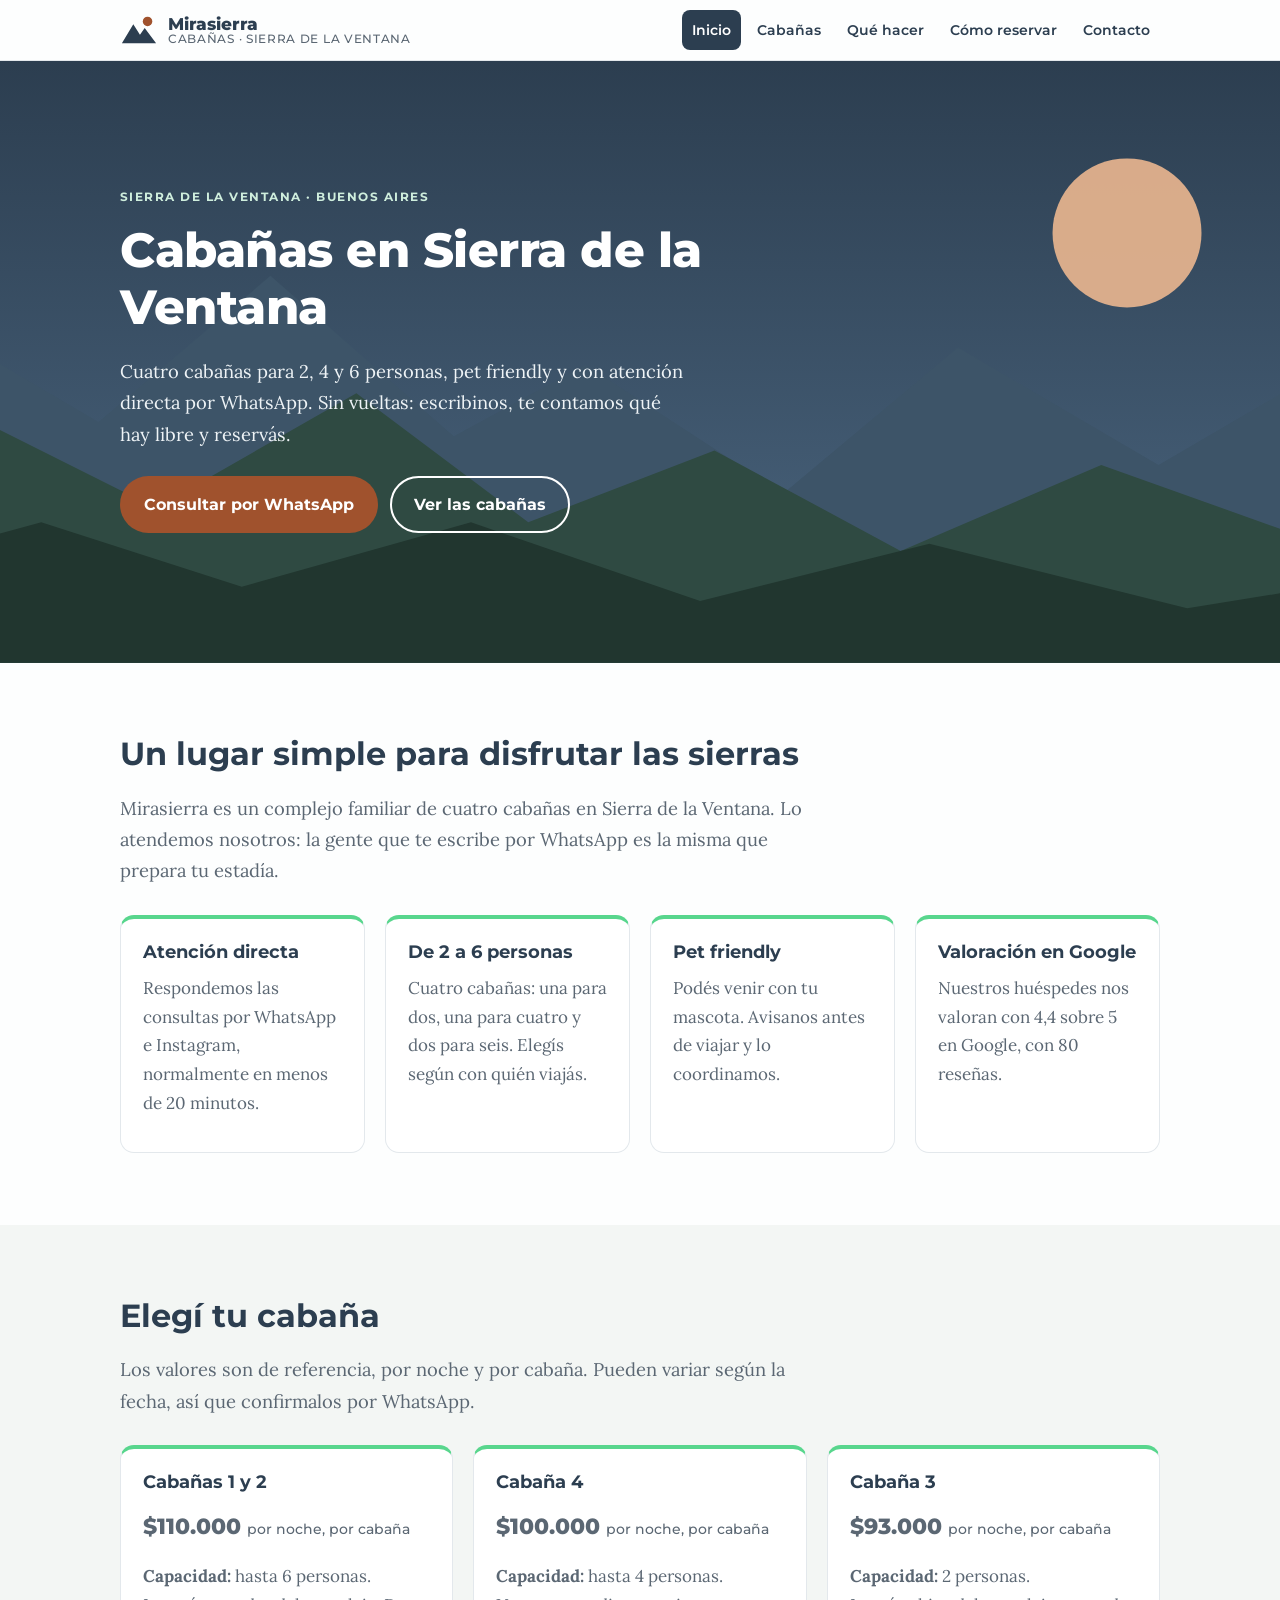
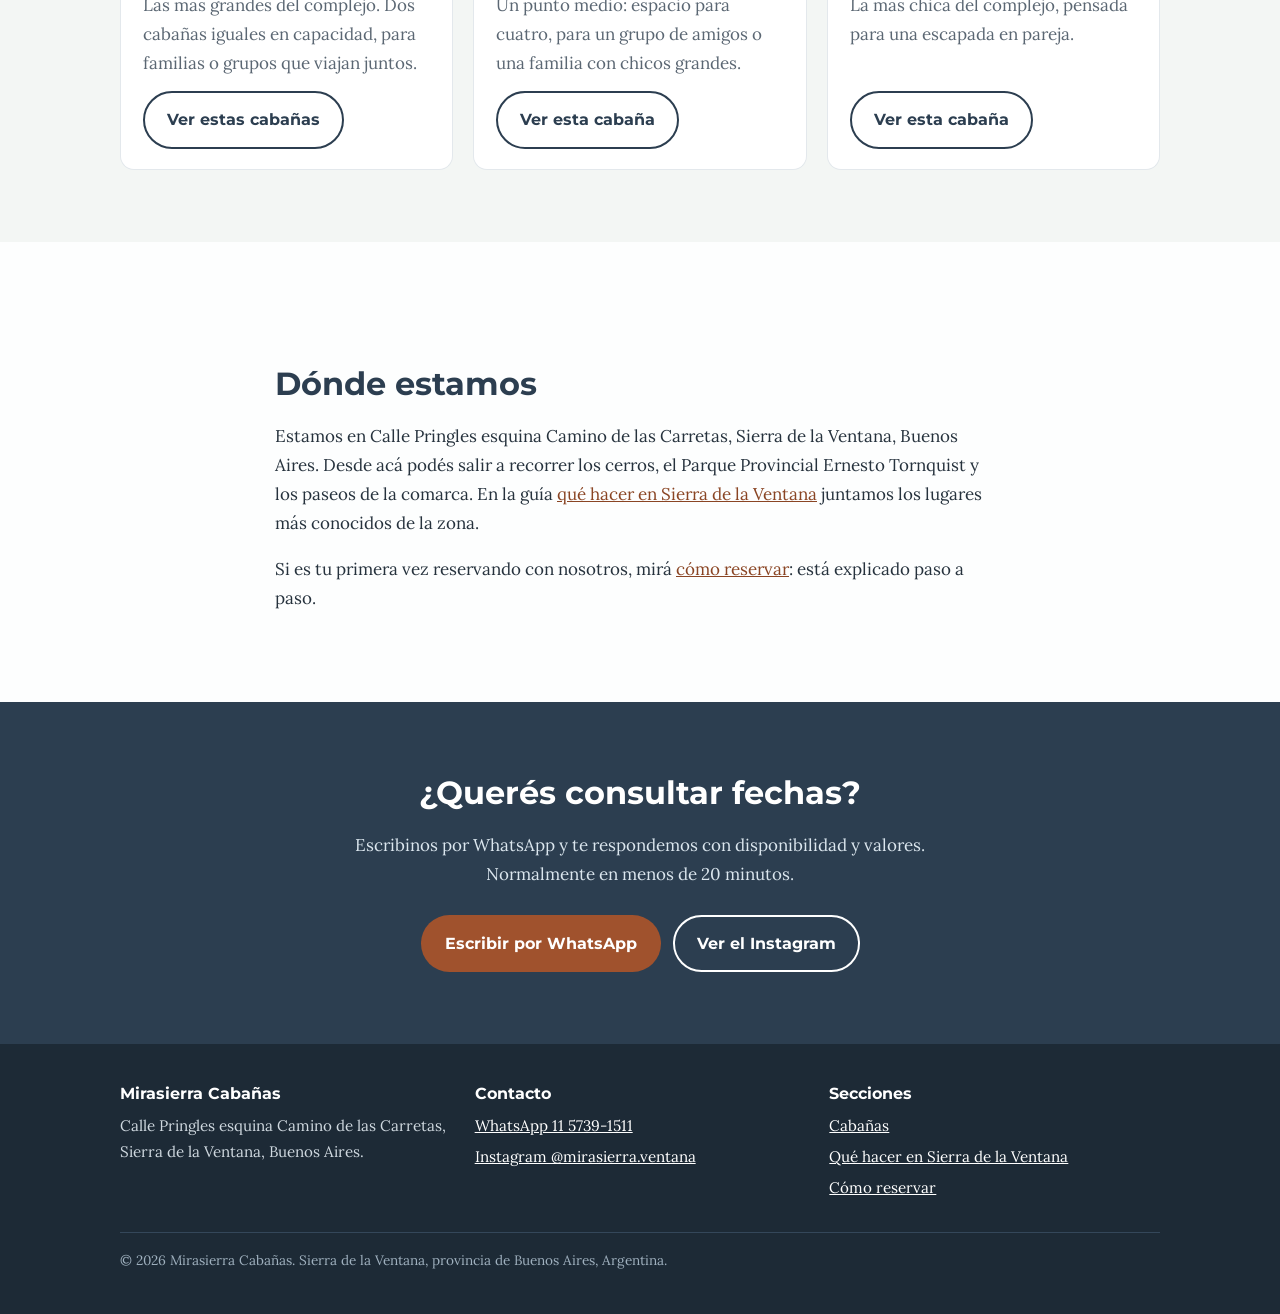
==== index.html @ 7d34f32e "Add files via upload" ====
<!doctype html>
<html lang="es-AR">
<head>
<meta charset="utf-8">
<meta name="viewport" content="width=device-width,initial-scale=1">
<title>Cabañas en Sierra de la Ventana | Mirasierra Cabañas</title>
<meta name="description" content="4 cabañas para 2, 4 y 6 personas en Sierra de la Ventana. Pet friendly, atención directa por WhatsApp y respuesta rápida. Consultá disponibilidad.">
<link rel="canonical" href="https://erikfosterar-arch.github.io/">
<link rel="icon" href="/favicon.svg" type="image/svg+xml">
<meta name="theme-color" content="#2C3E50">
<meta property="og:type" content="website">
<meta property="og:locale" content="es_AR">
<meta property="og:site_name" content="Mirasierra Cabañas">
<meta property="og:title" content="Cabañas en Sierra de la Ventana | Mirasierra Cabañas">
<meta property="og:description" content="4 cabañas para 2, 4 y 6 personas en Sierra de la Ventana. Pet friendly, atención directa por WhatsApp y respuesta rápida. Consultá disponibilidad.">
<meta property="og:url" content="https://erikfosterar-arch.github.io/">
<link rel="preconnect" href="https://fonts.googleapis.com">
<link rel="preconnect" href="https://fonts.gstatic.com" crossorigin>
<link rel="stylesheet" href="https://fonts.googleapis.com/css2?family=Lora:wght@400;600&family=Montserrat:wght@500;600;700;800&display=swap">
<link rel="stylesheet" href="/css/style.css">

<script type="application/ld+json">{
"@context":"https://schema.org",
"@type":"LodgingBusiness",
"name":"Mirasierra Cabañas",
"url":"https://erikfosterar-arch.github.io/",
"description":"Complejo de cuatro cabañas para 2, 4 y 6 personas en Sierra de la Ventana, provincia de Buenos Aires. Pet friendly.",
"telephone":"+5491157391511",
"address":{"@type":"PostalAddress","streetAddress":"Calle Pringles esquina Camino de las Carretas","addressLocality":"Sierra de la Ventana","addressRegion":"Buenos Aires","addressCountry":"AR"},
"sameAs":["https://www.instagram.com/mirasierra.ventana/"],
"petsAllowed":true
}</script>
</head>
<body>
<a class="skip" href="#contenido">Ir al contenido</a>
<header class="site-head">
  <div class="head-in">
    <a class="brand" href="/"><svg class="mark" viewBox="0 0 40 40" aria-hidden="true" focusable="false"><circle cx="29" cy="11" r="5" fill="#A0522D"/><polygon points="2,34 14,14 21,25 26,18 38,34" fill="#2C3E50"/></svg><span>Mirasierra<small>Cabañas · Sierra de la Ventana</small></span></a>
    <nav class="nav" aria-label="Principal"><a href="/" aria-current="page">Inicio</a><a href="/cabanas/">Cabañas</a><a href="/que-hacer-en-sierra-de-la-ventana/">Qué hacer</a><a href="/como-reservar/">Cómo reservar</a><a href="/contacto/">Contacto</a></nav>
  </div>
</header>
<main id="contenido">
<div class="hero">
  <svg class="hero-art" viewBox="0 0 1200 420" preserveAspectRatio="xMidYMax slice" aria-hidden="true" focusable="false">
<defs><linearGradient id="sky" x1="0" y1="0" x2="0" y2="1"><stop offset="0" stop-color="#2C3E50"/><stop offset="1" stop-color="#4b6680"/></linearGradient></defs>
<rect width="1200" height="420" fill="url(#sky)"/>
<circle cx="940" cy="120" r="52" fill="#E8B58F" opacity=".92"/>
<polygon points="0,420 0,262 120,192 222,252 342,150 470,262 562,212 700,302 822,200 962,282 1082,212 1200,272 1200,420" fill="#3d5468"/>
<polygon points="0,420 0,322 142,252 262,312 402,232 522,322 652,272 782,342 922,282 1062,332 1200,292 1200,420" fill="#2f4a42"/>
<polygon points="0,420 0,372 182,322 322,367 482,322 642,377 802,337 982,382 1200,347 1200,420" fill="#21362f"/>
</svg>
  <div class="hero-in">
    
    <span class="kicker">Sierra de la Ventana · Buenos Aires</span><br>
    <h1>Cabañas en Sierra de la Ventana</h1>
    <p>Cuatro cabañas para 2, 4 y 6 personas, pet friendly y con atención directa por WhatsApp. Sin vueltas: escribinos, te contamos qué hay libre y reservás.</p>
    <div class="actions"><a class="btn btn-wa" href="https://wa.me/5491157391511?text=Hola%21%20Quer%C3%ADa%20consultar%20disponibilidad%20en%20las%20caba%C3%B1as.">Consultar por WhatsApp</a><a class="btn btn-ghost" href="/cabanas/">Ver las cabañas</a></div>
  </div>
</div>
<section>
  <div class="wrap">
    <h2>Un lugar simple para disfrutar las sierras</h2>
    <p class="lead">Mirasierra es un complejo familiar de cuatro cabañas en Sierra de la Ventana. Lo atendemos nosotros: la gente que te escribe por WhatsApp es la misma que prepara tu estadía.</p>
    <div class="grid g4" style="margin-top:28px">
      <div class="card"><h3>Atención directa</h3><p>Respondemos las consultas por WhatsApp e Instagram, normalmente en menos de 20 minutos.</p></div>
      <div class="card"><h3>De 2 a 6 personas</h3><p>Cuatro cabañas: una para dos, una para cuatro y dos para seis. Elegís según con quién viajás.</p></div>
      <div class="card"><h3>Pet friendly</h3><p>Podés venir con tu mascota. Avisanos antes de viajar y lo coordinamos.</p></div>
      <div class="card"><h3>Valoración en Google</h3><p>Nuestros huéspedes nos valoran con 4,4 sobre 5 en Google, con 80 reseñas.</p></div>
    </div>
  </div>
</section>
<section class="alt">
  <div class="wrap">
    <h2>Elegí tu cabaña</h2>
    <p class="lead">Los valores son de referencia, por noche y por cabaña. Pueden variar según la fecha, así que confirmalos por WhatsApp.</p>
    <div class="grid" style="margin-top:28px">
      <article class="card">
  <h3>Cabañas 1 y 2</h3>
  <p class="price">$110.000 <small>por noche, por cabaña</small></p>
  <p><strong>Capacidad:</strong> hasta 6 personas.<br>Las más grandes del complejo. Dos cabañas iguales en capacidad, para familias o grupos que viajan juntos.</p>
  <a class="btn btn-line" href="/cabanas/cabanas-1-y-2/">Ver estas cabañas</a>
</article>
      <article class="card">
  <h3>Cabaña 4</h3>
  <p class="price">$100.000 <small>por noche, por cabaña</small></p>
  <p><strong>Capacidad:</strong> hasta 4 personas.<br>Un punto medio: espacio para cuatro, para un grupo de amigos o una familia con chicos grandes.</p>
  <a class="btn btn-line" href="/cabanas/cabana-4/">Ver esta cabaña</a>
</article>
      <article class="card">
  <h3>Cabaña 3</h3>
  <p class="price">$93.000 <small>por noche, por cabaña</small></p>
  <p><strong>Capacidad:</strong> 2 personas.<br>La más chica del complejo, pensada para una escapada en pareja.</p>
  <a class="btn btn-line" href="/cabanas/cabana-3/">Ver esta cabaña</a>
</article>
    </div>
  </div>
</section>
<section>
  <div class="wrap prose">
    <h2>Dónde estamos</h2>
    <p>Estamos en Calle Pringles esquina Camino de las Carretas, Sierra de la Ventana, Buenos Aires. Desde acá podés salir a recorrer los cerros, el Parque Provincial Ernesto Tornquist y los paseos de la comarca. En la guía <a href="/que-hacer-en-sierra-de-la-ventana/">qué hacer en Sierra de la Ventana</a> juntamos los lugares más conocidos de la zona.</p>
    <p>Si es tu primera vez reservando con nosotros, mirá <a href="/como-reservar/">cómo reservar</a>: está explicado paso a paso.</p>
  </div>
</section>
<section class="band">
  <div class="wrap">
    <h2>¿Querés consultar fechas?</h2>
    <p>Escribinos por WhatsApp y te respondemos con disponibilidad y valores. Normalmente en menos de 20 minutos.</p>
    <div class="actions"><a class="btn btn-wa" href="https://wa.me/5491157391511?text=Hola%21%20Quer%C3%ADa%20consultar%20disponibilidad%20en%20las%20caba%C3%B1as.">Escribir por WhatsApp</a><a class="btn btn-ghost" href="https://www.instagram.com/mirasierra.ventana/" rel="noopener">Ver el Instagram</a></div>
  </div>
</section>
</main>
<footer class="site-foot">
  <div class="wrap">
    <div class="foot-grid">
      <div>
        <h2>Mirasierra Cabañas</h2>
        <p>Calle Pringles esquina Camino de las Carretas, Sierra de la Ventana, Buenos Aires.</p>
      </div>
      <div>
        <h2>Contacto</h2>
        <ul>
          <li><a href="https://wa.me/5491157391511?text=Hola%21%20Quer%C3%ADa%20consultar%20disponibilidad%20en%20las%20caba%C3%B1as.">WhatsApp 11 5739-1511</a></li>
          <li><a href="https://www.instagram.com/mirasierra.ventana/" rel="noopener">Instagram @mirasierra.ventana</a></li>
        </ul>
      </div>
      <div>
        <h2>Secciones</h2>
        <ul>
          <li><a href="/cabanas/">Cabañas</a></li>
          <li><a href="/que-hacer-en-sierra-de-la-ventana/">Qué hacer en Sierra de la Ventana</a></li>
          <li><a href="/como-reservar/">Cómo reservar</a></li>
        </ul>
      </div>
    </div>
    <p class="copy">© 2026 Mirasierra Cabañas. Sierra de la Ventana, provincia de Buenos Aires, Argentina.</p>
  </div>
</footer>
</body>
</html>
---- css/style.css ----
:root{
  --azul:#2C3E50; --tierra:#A0522D; --tierra-osc:#8a4524; --blanco:#FDFEFE; --pino:#58D68D;
  --texto:#26323d; --suave:#5b6773; --linea:#e3e8ec; --fondo2:#f3f6f4;
  --radio:14px; --ancho:1080px;
}
*{box-sizing:border-box}
html{scroll-behavior:smooth}
body{margin:0;background:var(--blanco);color:var(--texto);font-family:'Lora',Georgia,'Times New Roman',serif;font-size:1.0625rem;line-height:1.7;-webkit-text-size-adjust:100%}
h1,h2,h3,.nav a,.btn,.kicker,.brand{font-family:'Montserrat','Segoe UI',Arial,sans-serif}
h1,h2,h3{color:var(--azul);line-height:1.2;margin:0 0 .6em}
h1{font-size:clamp(1.9rem,5vw,3rem);font-weight:800;letter-spacing:-.01em}
h2{font-size:clamp(1.45rem,3.2vw,2rem);font-weight:700;margin-top:0}
h3{font-size:1.15rem;font-weight:700}
p{margin:0 0 1em}
a{color:var(--tierra-osc)}
a:hover{color:var(--azul)}
:focus-visible{outline:3px solid var(--azul);outline-offset:3px;border-radius:4px}
.wrap{max-width:var(--ancho);margin:0 auto;padding:0 20px}
.skip{position:absolute;left:-999px;top:0;background:var(--azul);color:#fff;padding:10px 14px;z-index:20}
.skip:focus{left:8px;top:8px}

/* Cabecera */
.site-head{position:sticky;top:0;z-index:10;background:rgba(253,254,254,.96);backdrop-filter:saturate(1.2) blur(6px);border-bottom:1px solid var(--linea)}
.head-in{display:flex;align-items:center;justify-content:space-between;gap:12px 24px;flex-wrap:wrap;padding:10px 20px;max-width:var(--ancho);margin:0 auto}
.brand{display:flex;align-items:center;gap:10px;text-decoration:none;color:var(--azul);font-weight:800;line-height:1.1}
.brand small{display:block;font-weight:500;font-size:.72rem;letter-spacing:.06em;text-transform:uppercase;color:var(--suave)}
.mark{width:38px;height:38px;flex:none}
.nav{display:flex;flex-wrap:wrap;gap:2px 6px}
.nav a{display:inline-block;text-decoration:none;color:var(--azul);font-weight:600;font-size:.9rem;padding:8px 10px;border-radius:8px}
.nav a:hover{background:var(--fondo2)}
.nav a[aria-current="page"]{background:var(--azul);color:#fff}

/* Hero */
.hero{position:relative;color:#fff;overflow:hidden;background:var(--azul)}
.hero-art{position:absolute;inset:0;width:100%;height:100%}
.hero-in{position:relative;padding:clamp(56px,11vw,120px) 20px clamp(64px,12vw,130px);max-width:var(--ancho);margin:0 auto}
.hero h1{color:#fff;max-width:18ch;margin-bottom:.4em}
.hero p{max-width:52ch;font-size:1.15rem;color:#eef3f6}
.hero.small .hero-in{padding:clamp(40px,8vw,80px) 20px clamp(44px,9vw,90px)}
.kicker{display:inline-block;font-size:.78rem;font-weight:700;letter-spacing:.12em;text-transform:uppercase;color:#cfeedd;margin-bottom:14px}

/* Botones */
.btn{display:inline-block;text-decoration:none;font-weight:700;font-size:1rem;padding:13px 22px;border-radius:999px;border:2px solid transparent;transition:background .15s,color .15s}
.btn-wa{background:var(--tierra);color:#fff}
.btn-wa:hover{background:var(--tierra-osc);color:#fff}
.btn-ghost{border-color:#fff;color:#fff}
.btn-ghost:hover{background:#fff;color:var(--azul)}
.btn-line{border-color:var(--azul);color:var(--azul)}
.btn-line:hover{background:var(--azul);color:#fff}
.actions{display:flex;flex-wrap:wrap;gap:12px;margin-top:26px}

/* Secciones */
section{padding:clamp(40px,7vw,72px) 0}
section.alt{background:var(--fondo2)}
.lead{font-size:1.15rem;color:var(--suave);max-width:62ch}
.grid{display:grid;gap:20px;grid-template-columns:repeat(auto-fit,minmax(250px,1fr))}
.grid.g4{grid-template-columns:repeat(auto-fit,minmax(215px,1fr))}
.card{background:#fff;border:1px solid var(--linea);border-top:4px solid var(--pino);border-radius:var(--radio);padding:22px 22px 20px;display:flex;flex-direction:column}
.card p{color:var(--suave);margin-bottom:.8em}
.card .btn{margin-top:auto;align-self:flex-start}
.price{font-family:'Montserrat',Arial,sans-serif;font-weight:800;color:var(--azul);font-size:1.35rem;margin:.2em 0 .6em}
.price small{font-weight:500;font-size:.85rem;color:var(--suave)}
.facts{list-style:none;padding:0;margin:0 0 1.2em;display:grid;gap:10px}
.facts li{padding:12px 16px;border:1px solid var(--linea);border-left:4px solid var(--pino);border-radius:10px;background:#fff}
.facts strong{font-family:'Montserrat',Arial,sans-serif;color:var(--azul)}
.prose{max-width:70ch}
.prose h2{margin-top:1.6em}
.prose ul{padding-left:1.2em}
.prose li{margin-bottom:.4em}
.note{background:#fff;border:1px dashed #b9c4cc;border-radius:var(--radio);padding:14px 18px;color:var(--suave);font-size:.95rem}
details{border:1px solid var(--linea);border-radius:12px;padding:0 18px;margin-bottom:12px;background:#fff}
summary{cursor:pointer;font-family:'Montserrat',Arial,sans-serif;font-weight:700;color:var(--azul);padding:16px 0;list-style:none}
summary::-webkit-details-marker{display:none}
summary::after{content:"+";float:right;font-size:1.3rem;line-height:1}
details[open] summary::after{content:"\2212"}
details p{color:var(--suave)}
.crumbs{font-family:'Montserrat',Arial,sans-serif;font-size:.85rem;margin-bottom:14px}
.crumbs a{color:#cfeedd}
.crumbs span{color:#fff}
.band{background:var(--azul);color:#fff;text-align:center}
.band h2{color:#fff}
.band p{color:#dbe6ee;max-width:56ch;margin:0 auto 1.2em}
.band .actions{justify-content:center}

/* Pie */
.site-foot{background:#1d2a36;color:#cfd8df;padding:40px 0 28px;font-size:.95rem}
.site-foot a{color:#fff}
.foot-grid{display:grid;gap:24px;grid-template-columns:repeat(auto-fit,minmax(220px,1fr))}
.site-foot h2{color:#fff;font-size:1rem;margin-bottom:.6em}
.site-foot ul{list-style:none;margin:0;padding:0}
.site-foot li{margin-bottom:.35em}
.copy{border-top:1px solid #34475a;margin-top:26px;padding-top:16px;font-size:.85rem;color:#9fb0be}

@media (max-width:560px){
  .head-in{padding:8px 14px}
  .nav a{padding:7px 9px;font-size:.86rem}
  body{font-size:1rem}
}
@media (prefers-reduced-motion:reduce){html{scroll-behavior:auto}.btn{transition:none}}
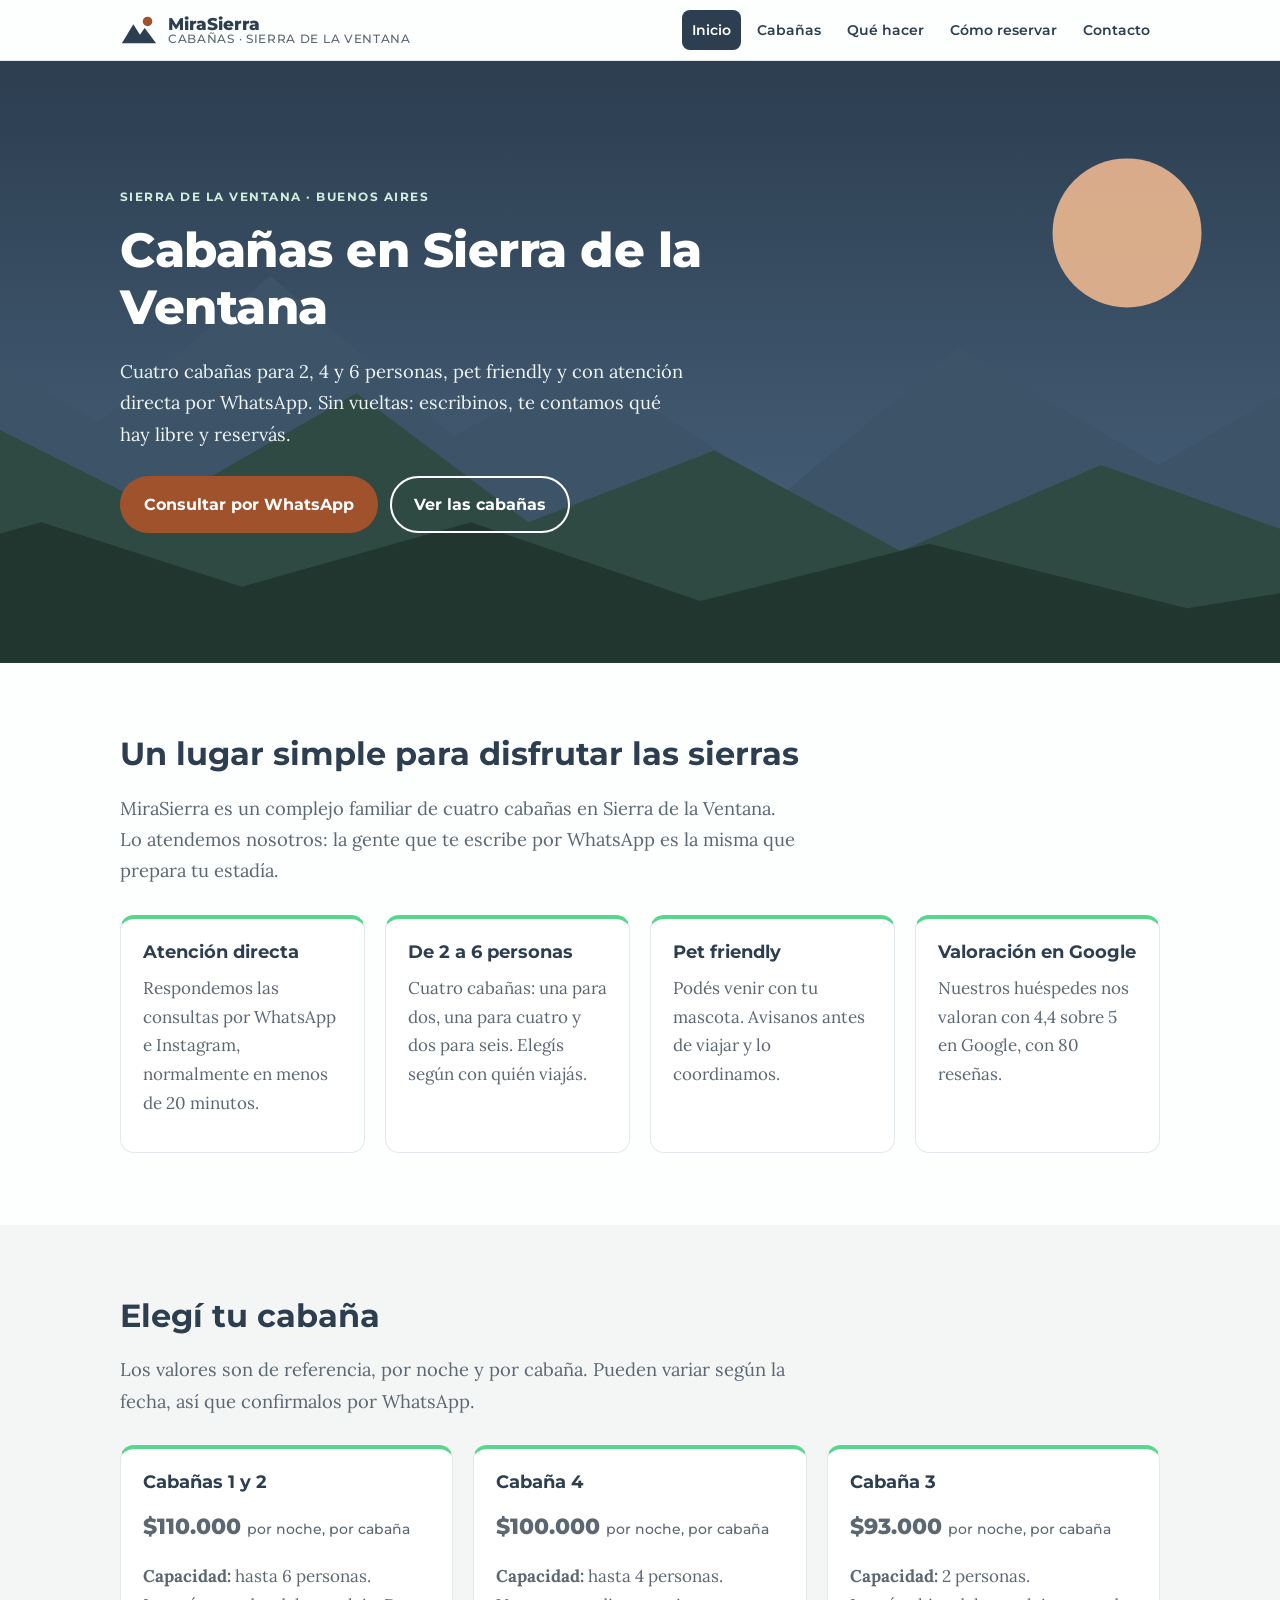
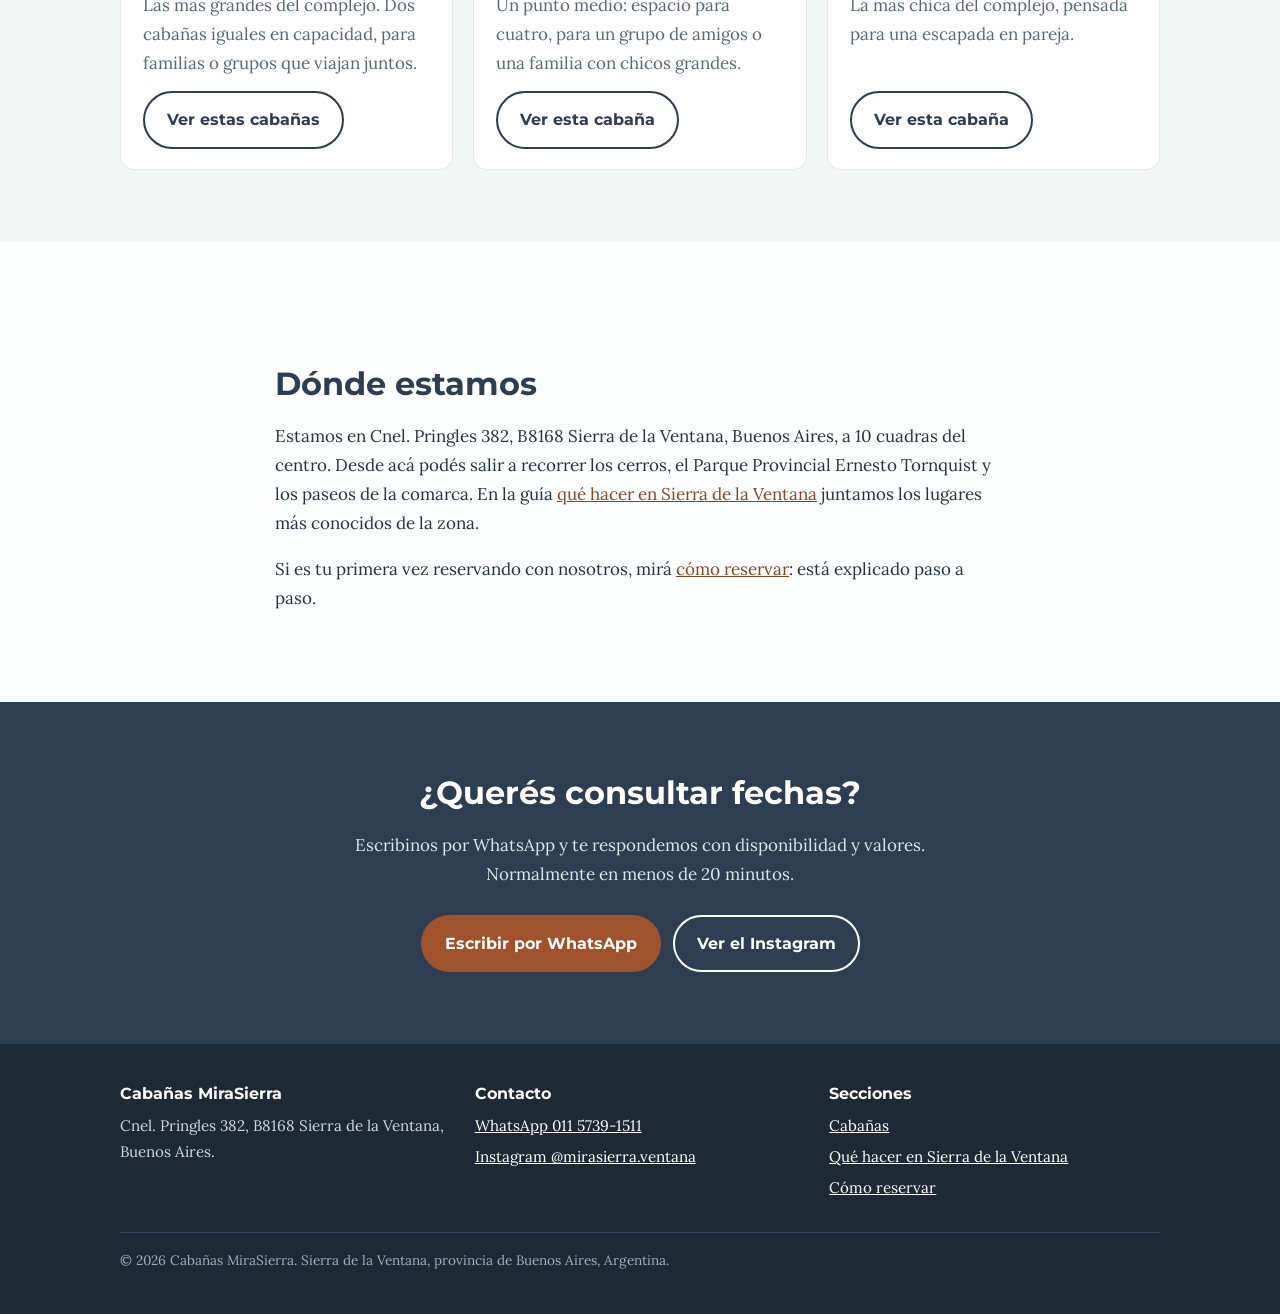
==== commit bbc3ab53: "Add files via upload" ====
--- a/index.html
+++ b/index.html
@@ -3,15 +3,15 @@
 <head>
 <meta charset="utf-8">
 <meta name="viewport" content="width=device-width,initial-scale=1">
-<title>Cabañas en Sierra de la Ventana | Mirasierra Cabañas</title>
+<title>Cabañas en Sierra de la Ventana | Cabañas MiraSierra</title>
 <meta name="description" content="4 cabañas para 2, 4 y 6 personas en Sierra de la Ventana. Pet friendly, atención directa por WhatsApp y respuesta rápida. Consultá disponibilidad.">
 <link rel="canonical" href="https://erikfosterar-arch.github.io/">
 <link rel="icon" href="/favicon.svg" type="image/svg+xml">
 <meta name="theme-color" content="#2C3E50">
 <meta property="og:type" content="website">
 <meta property="og:locale" content="es_AR">
-<meta property="og:site_name" content="Mirasierra Cabañas">
-<meta property="og:title" content="Cabañas en Sierra de la Ventana | Mirasierra Cabañas">
+<meta property="og:site_name" content="Cabañas MiraSierra">
+<meta property="og:title" content="Cabañas en Sierra de la Ventana | Cabañas MiraSierra">
 <meta property="og:description" content="4 cabañas para 2, 4 y 6 personas en Sierra de la Ventana. Pet friendly, atención directa por WhatsApp y respuesta rápida. Consultá disponibilidad.">
 <meta property="og:url" content="https://erikfosterar-arch.github.io/">
 <link rel="preconnect" href="https://fonts.googleapis.com">
@@ -21,12 +21,13 @@
 
 <script type="application/ld+json">{
 "@context":"https://schema.org",
-"@type":"LodgingBusiness",
-"name":"Mirasierra Cabañas",
+"@type":["LocalBusiness","LodgingBusiness"],
+"name":"Cabañas MiraSierra",
 "url":"https://erikfosterar-arch.github.io/",
 "description":"Complejo de cuatro cabañas para 2, 4 y 6 personas en Sierra de la Ventana, provincia de Buenos Aires. Pet friendly.",
-"telephone":"+5491157391511",
-"address":{"@type":"PostalAddress","streetAddress":"Calle Pringles esquina Camino de las Carretas","addressLocality":"Sierra de la Ventana","addressRegion":"Buenos Aires","addressCountry":"AR"},
+"telephone":"011 5739-1511",
+"address":{"@type":"PostalAddress","streetAddress":"Cnel. Pringles 382","postalCode":"B8168","addressLocality":"Sierra de la Ventana","addressRegion":"Buenos Aires","addressCountry":"AR"},
+"geo":{"@type":"GeoCoordinates","latitude":-38.12345,"longitude":-61.80206},
 "sameAs":["https://www.instagram.com/mirasierra.ventana/"],
 "petsAllowed":true
 }</script>
@@ -35,7 +36,7 @@
 <a class="skip" href="#contenido">Ir al contenido</a>
 <header class="site-head">
   <div class="head-in">
-    <a class="brand" href="/"><svg class="mark" viewBox="0 0 40 40" aria-hidden="true" focusable="false"><circle cx="29" cy="11" r="5" fill="#A0522D"/><polygon points="2,34 14,14 21,25 26,18 38,34" fill="#2C3E50"/></svg><span>Mirasierra<small>Cabañas · Sierra de la Ventana</small></span></a>
+    <a class="brand" href="/"><svg class="mark" viewBox="0 0 40 40" aria-hidden="true" focusable="false"><circle cx="29" cy="11" r="5" fill="#A0522D"/><polygon points="2,34 14,14 21,25 26,18 38,34" fill="#2C3E50"/></svg><span>MiraSierra<small>Cabañas · Sierra de la Ventana</small></span></a>
     <nav class="nav" aria-label="Principal"><a href="/" aria-current="page">Inicio</a><a href="/cabanas/">Cabañas</a><a href="/que-hacer-en-sierra-de-la-ventana/">Qué hacer</a><a href="/como-reservar/">Cómo reservar</a><a href="/contacto/">Contacto</a></nav>
   </div>
 </header>
@@ -60,7 +61,7 @@
 <section>
   <div class="wrap">
     <h2>Un lugar simple para disfrutar las sierras</h2>
-    <p class="lead">Mirasierra es un complejo familiar de cuatro cabañas en Sierra de la Ventana. Lo atendemos nosotros: la gente que te escribe por WhatsApp es la misma que prepara tu estadía.</p>
+    <p class="lead">MiraSierra es un complejo familiar de cuatro cabañas en Sierra de la Ventana. Lo atendemos nosotros: la gente que te escribe por WhatsApp es la misma que prepara tu estadía.</p>
     <div class="grid g4" style="margin-top:28px">
       <div class="card"><h3>Atención directa</h3><p>Respondemos las consultas por WhatsApp e Instagram, normalmente en menos de 20 minutos.</p></div>
       <div class="card"><h3>De 2 a 6 personas</h3><p>Cuatro cabañas: una para dos, una para cuatro y dos para seis. Elegís según con quién viajás.</p></div>
@@ -98,7 +99,7 @@
 <section>
   <div class="wrap prose">
     <h2>Dónde estamos</h2>
-    <p>Estamos en Calle Pringles esquina Camino de las Carretas, Sierra de la Ventana, Buenos Aires. Desde acá podés salir a recorrer los cerros, el Parque Provincial Ernesto Tornquist y los paseos de la comarca. En la guía <a href="/que-hacer-en-sierra-de-la-ventana/">qué hacer en Sierra de la Ventana</a> juntamos los lugares más conocidos de la zona.</p>
+    <p>Estamos en Cnel. Pringles 382, B8168 Sierra de la Ventana, Buenos Aires, a 10 cuadras del centro. Desde acá podés salir a recorrer los cerros, el Parque Provincial Ernesto Tornquist y los paseos de la comarca. En la guía <a href="/que-hacer-en-sierra-de-la-ventana/">qué hacer en Sierra de la Ventana</a> juntamos los lugares más conocidos de la zona.</p>
     <p>Si es tu primera vez reservando con nosotros, mirá <a href="/como-reservar/">cómo reservar</a>: está explicado paso a paso.</p>
   </div>
 </section>
@@ -114,13 +115,13 @@
   <div class="wrap">
     <div class="foot-grid">
       <div>
-        <h2>Mirasierra Cabañas</h2>
-        <p>Calle Pringles esquina Camino de las Carretas, Sierra de la Ventana, Buenos Aires.</p>
+        <h2>Cabañas MiraSierra</h2>
+        <p>Cnel. Pringles 382, B8168 Sierra de la Ventana, Buenos Aires.</p>
       </div>
       <div>
         <h2>Contacto</h2>
         <ul>
-          <li><a href="https://wa.me/5491157391511?text=Hola%21%20Quer%C3%ADa%20consultar%20disponibilidad%20en%20las%20caba%C3%B1as.">WhatsApp 11 5739-1511</a></li>
+          <li><a href="https://wa.me/5491157391511?text=Hola%21%20Quer%C3%ADa%20consultar%20disponibilidad%20en%20las%20caba%C3%B1as.">WhatsApp 011 5739-1511</a></li>
           <li><a href="https://www.instagram.com/mirasierra.ventana/" rel="noopener">Instagram @mirasierra.ventana</a></li>
         </ul>
       </div>
@@ -133,7 +134,7 @@
         </ul>
       </div>
     </div>
-    <p class="copy">© 2026 Mirasierra Cabañas. Sierra de la Ventana, provincia de Buenos Aires, Argentina.</p>
+    <p class="copy">© 2026 Cabañas MiraSierra. Sierra de la Ventana, provincia de Buenos Aires, Argentina.</p>
   </div>
 </footer>
 </body>
